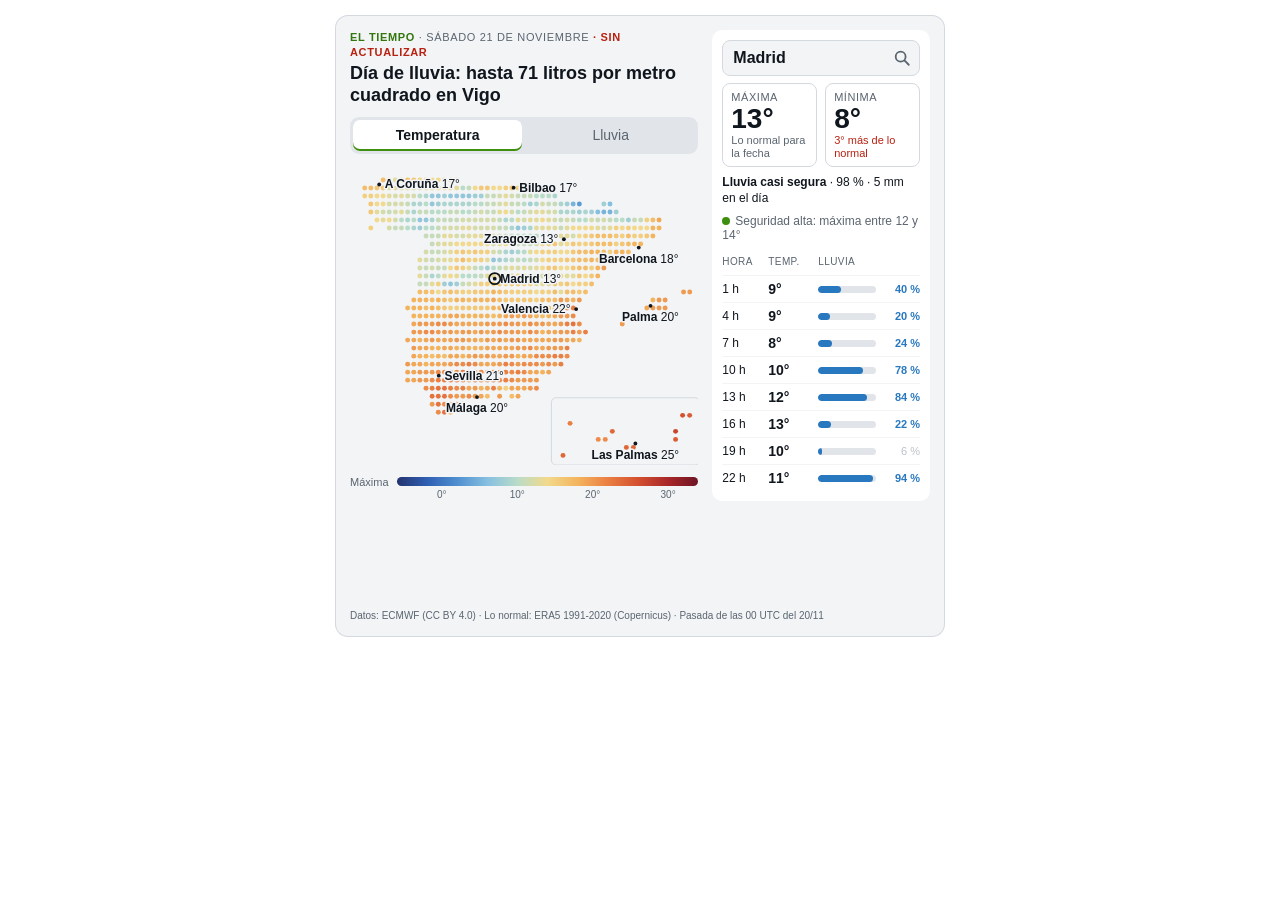
==== sitio/index.html @ 7d7e1a09 "Módulo del tiempo para un shot de Xataka Generador autónomo (ECMWF Open Data: determinista y ensembl" ====
<!DOCTYPE html>
<html lang="es">
<head>
<meta charset="utf-8">
<meta name="viewport" content="width=device-width, initial-scale=1">
<meta name="robots" content="noindex">
<title>El tiempo</title>
<script>
  // Dentro del iframe del shot (o con ?incrustado=1): sin márgenes, a todo el alto.
  if (window.self !== window.top || new URLSearchParams(location.search).has('incrustado')) {
    document.documentElement.classList.add('incrustado');
  }
</script>
<link rel="stylesheet" href="tiempo.css">
</head>
<body>
  <div class="escenario">
    <div class="shot">
      <main class="modulo" id="modulo" aria-busy="true">
        <header class="cab">
          <p class="antetitulo"><b>El tiempo</b> · <span id="dia">cargando…</span><span id="aviso" class="aviso" hidden></span></p>
          <h1 class="titular" id="titular"></h1>
        </header>

        <div class="pestanas" role="tablist" aria-label="Qué enseña el mapa">
          <button role="tab" data-vista="temp" aria-selected="true">Temperatura</button>
          <button role="tab" data-vista="lluvia" aria-selected="false">Lluvia</button>
        </div>

        <div class="mapa-hueco"><svg id="mapa" role="img" aria-label="Mapa de España por puntos"></svg></div>
        <div class="leyenda" id="leyenda"></div>

        <section class="ciudad" aria-live="polite">
          <div class="buscador">
            <input id="buscar" type="search" autocomplete="off" spellcheck="false"
                   placeholder="Busca tu ciudad" aria-label="Busca tu ciudad">
            <svg class="lupa" viewBox="0 0 20 20" aria-hidden="true"><circle cx="8.5" cy="8.5" r="5.5"/><path d="M13 13l4.5 4.5"/></svg>
            <ul class="sugerencias" id="sugerencias" role="listbox" hidden></ul>
          </div>
          <div class="cajas">
            <div class="caja"><span class="etq">Máxima</span><span class="valor-grande" id="vmax"></span><span class="nota" id="nmax"></span></div>
            <div class="caja"><span class="etq">Mínima</span><span class="valor-grande" id="vmin"></span><span class="nota" id="nmin"></span></div>
          </div>
          <p class="linea" id="lluvia"></p>
          <p class="linea seguridad nota" id="seguridad"></p>
          <ol class="horas" id="horas"></ol>
        </section>

        <footer class="pie" id="pie"></footer>
      </main>
      <p class="fallo" id="fallo" hidden></p>
    </div>
  </div>
<script src="tiempo.js"></script>
</body>
</html>
---- sitio/tiempo.css ----
/* Módulo del tiempo: cabe entero en un iframe de 620 px de alto, de 300 a
   608 px de ancho. A partir de 520 px, dos columnas (mapa | ciudad); por
   debajo, una sola. Paleta de los juegos de Quebradero, que es la de diseño
   de Xataka. */

:root {
  --papel: #F2F4F6; --carton: #FFFFFF; --tinta: #10161D; --tinta-suave: #5B6570;
  --acento: #3E8E0F; --acento-texto: #33760C; --linea: #D3D9DF; --tecla: #E1E5EA;
  --calor: #B82010; --frio: #1A4A90; --lluvia: #2878C0;
}
* { box-sizing: border-box; }
[hidden] { display: none !important; }
html, body { margin: 0; }
body {
  background: #fff; color: var(--tinta);
  font-family: "Helvetica Neue", Helvetica, Arial, sans-serif; line-height: 1.35;
  -webkit-text-size-adjust: 100%;
}

/* Suelto (visitando la página): el módulo al tamaño del shot, centrado. */
.escenario { display: flex; justify-content: center; padding: 16px; }
.shot {
  width: 100%; max-width: 608px; height: 620px; background: var(--papel);
  border-radius: 12px; overflow: hidden; container-type: inline-size;
  box-shadow: 0 0 0 1px var(--linea); position: relative;
}
/* Dentro del iframe: a todo el ancho y el alto que le den. */
.incrustado body { background: var(--papel); overflow: hidden; }
.incrustado .escenario { padding: 0; }
.incrustado .shot { max-width: none; height: 100vh; border-radius: 0; box-shadow: none; }

.modulo {
  height: 100%; padding: 12px; display: grid; column-gap: 14px; row-gap: 8px;
  grid-template-columns: minmax(0, 1fr);
  grid-template-areas: "cab" "pest" "mapa" "ley" "ciudad" "pie";
  grid-template-rows: auto auto minmax(0, 1fr) auto auto auto;
}
.modulo[aria-busy="true"] .pestanas, .modulo[aria-busy="true"] .ciudad,
.modulo[aria-busy="true"] .leyenda { visibility: hidden; }
@container (min-width: 520px) {
  .modulo {
    padding: 14px;
    grid-template-columns: minmax(0, 1.6fr) minmax(0, 1fr);
    grid-template-areas: "cab ciudad" "pest ciudad" "mapa ciudad" "ley ciudad" "pie pie";
    grid-template-rows: auto auto auto auto 1fr;
    row-gap: 10px;
  }
}

.cab { grid-area: cab; }
.antetitulo {
  margin: 0; font-size: 11px; letter-spacing: 0.06em; text-transform: uppercase;
  color: var(--tinta-suave);
}
.antetitulo b { color: var(--acento-texto); }
.aviso { color: var(--calor); font-weight: 700; }
.titular { margin: 0; font-size: 15px; line-height: 1.22; font-weight: 700; display: none; }
@container (min-width: 520px) {
  .antetitulo { margin: 0 0 3px; }
  .titular { display: block; font-size: 18px; }
}

.pestanas {
  grid-area: pest; display: flex; gap: 4px; padding: 3px; background: var(--tecla);
  border-radius: 9px;
}
.pestanas button {
  flex: 1; font: inherit; font-size: 14px; padding: 6px 4px; border: 0; border-radius: 7px;
  background: transparent; color: var(--tinta-suave); cursor: pointer;
}
.pestanas button[aria-selected="true"] {
  background: var(--carton); color: var(--tinta); font-weight: 700;
  box-shadow: inset 0 -2px 0 var(--acento);
}

.mapa-hueco { grid-area: mapa; min-height: 0; display: flex; justify-content: center; }
#mapa { display: block; width: 100%; height: 100%; max-height: 268px; cursor: pointer; touch-action: manipulation; }
@container (min-width: 520px) { #mapa { height: auto; max-height: none; } }
#mapa text {
  font-size: 15px; font-weight: 700; fill: var(--tinta); paint-order: stroke;
  stroke: var(--papel); stroke-width: 4px; stroke-linejoin: round; pointer-events: none;
}
#mapa text .valor { font-weight: 400; }
#mapa .recuadro { fill: none; stroke: var(--linea); stroke-width: 1.2; }
#mapa .anillo { fill: none; stroke: var(--tinta); stroke-width: 2.2; }

.leyenda { grid-area: ley; display: flex; align-items: center; gap: 8px; font-size: 11px; color: var(--tinta-suave); min-height: 22px; }
.rampa { flex: 1; position: relative; height: 9px; border-radius: 5px; }
.rampa span { position: absolute; top: 11px; transform: translateX(-50%); font-size: 10px; }
.leyenda.temp { padding-bottom: 12px; }
.chips { display: flex; flex-wrap: wrap; gap: 3px 10px; }
.chip { display: inline-flex; align-items: center; gap: 4px; }
.chip .rango { display: none; }
@container (min-width: 520px) { .chip .rango { display: inline; } }
.chip i { width: 9px; height: 9px; border-radius: 50%; display: inline-block; }

/* La ciudad */
.ciudad {
  grid-area: ciudad; background: var(--carton); border-radius: 10px; padding: 10px;
  display: flex; flex-direction: column; gap: 7px; min-height: 0;
}
.buscador { position: relative; }
.buscador input {
  width: 100%; font: inherit; font-size: 16px; font-weight: 700; color: var(--tinta);
  padding: 6px 34px 6px 10px; border: 1px solid var(--linea); border-radius: 8px;
  background: var(--papel); -webkit-appearance: none; appearance: none;
}
.buscador input::-webkit-search-cancel-button { display: none; }
.buscador input:focus { outline: 2px solid var(--acento); outline-offset: -1px; background: var(--carton); }
.lupa {
  position: absolute; right: 9px; top: 50%; width: 18px; height: 18px; transform: translateY(-50%);
  fill: none; stroke: var(--tinta-suave); stroke-width: 2; stroke-linecap: round; pointer-events: none;
}
.sugerencias {
  position: absolute; left: 0; right: 0; top: calc(100% + 4px); z-index: 5; margin: 0; padding: 4px 0;
  list-style: none; background: var(--carton); border: 1px solid var(--linea); border-radius: 8px;
  box-shadow: 0 6px 18px rgba(16, 22, 29, 0.12); max-height: 220px; overflow-y: auto;
}
.sugerencias li { padding: 6px 10px; font-size: 14px; cursor: pointer; }
.sugerencias li:hover, .sugerencias li.activa { background: var(--papel); }
.sugerencias li.vacio { color: var(--tinta-suave); cursor: default; }

.cajas { display: flex; gap: 8px; }
.caja {
  flex: 1; display: flex; flex-direction: column; padding: 6px 8px;
  border: 1px solid var(--linea); border-radius: 8px;
}
.etq { font-size: 11px; color: var(--tinta-suave); text-transform: uppercase; letter-spacing: 0.05em; }
.valor-grande { font-size: 24px; font-weight: 700; line-height: 1.05; }
@container (min-width: 520px) { .valor-grande { font-size: 28px; } }
.nota { font-size: 11px; color: var(--tinta-suave); line-height: 1.2; }
.nota.calor { color: var(--calor); }
.nota.frio { color: var(--frio); }
.linea { margin: 0; font-size: 12px; }
.seguridad { display: none; }
@container (min-width: 520px) { .seguridad { display: block; } }
.seguridad i { display: inline-block; width: 8px; height: 8px; border-radius: 50%; margin-right: 5px; background: var(--acento); }
.seguridad i.media { background: #D99A1B; }
.seguridad i.baja { background: var(--calor); }

/* Tabla hora · temperatura · probabilidad de lluvia. A lo ancho, en filas;
   en el móvil, en columnas (una por franja de 3 horas). */
.horas { list-style: none; margin: 0; padding: 0; display: grid; grid-template-columns: auto repeat(8, 1fr); text-align: center; }
.horas li { display: flex; flex-direction: column; gap: 1px; font-size: 12px; }
.horas li.cabecera { text-align: left; color: var(--tinta-suave); font-size: 10px; text-transform: uppercase; letter-spacing: 0.04em; padding-right: 4px; }
.horas li span { line-height: 18px; }
.horas .t { font-weight: 700; font-size: 14px; }
.horas .p { color: var(--lluvia); font-weight: 700; font-size: 11px; }
.horas .p.nada { color: #B9C1C9; font-weight: 400; }
.horas .barra-p { display: none; }
@container (min-width: 520px) {
  .horas { grid-template-columns: 1fr; text-align: left; }
  .horas li {
    display: grid; grid-template-columns: 40px 44px 1fr 38px; align-items: center;
    gap: 6px; padding: 2px 0; border-top: 1px solid var(--papel);
  }
  .horas li.cabecera { border-top: 0; padding-right: 0; }
  .horas li.cabecera span:nth-child(3) { grid-column: 3 / 5; }
  .horas li span { line-height: 22px; }
  .horas .barra-p { display: block; height: 7px; border-radius: 4px; background: var(--tecla); position: relative; overflow: hidden; }
  .horas .barra-p b { position: absolute; inset: 0 auto 0 0; background: var(--lluvia); border-radius: 4px; }
  .horas .p { text-align: right; }
}

.pie { grid-area: pie; font-size: 10px; color: var(--tinta-suave); align-self: end; }
.pie a { color: var(--acento-texto); font-weight: 700; }

.fallo {
  position: absolute; inset: 0; margin: 0; display: flex; align-items: center; justify-content: center;
  padding: 24px; text-align: center; color: var(--tinta-suave); font-size: 14px; background: var(--papel);
}
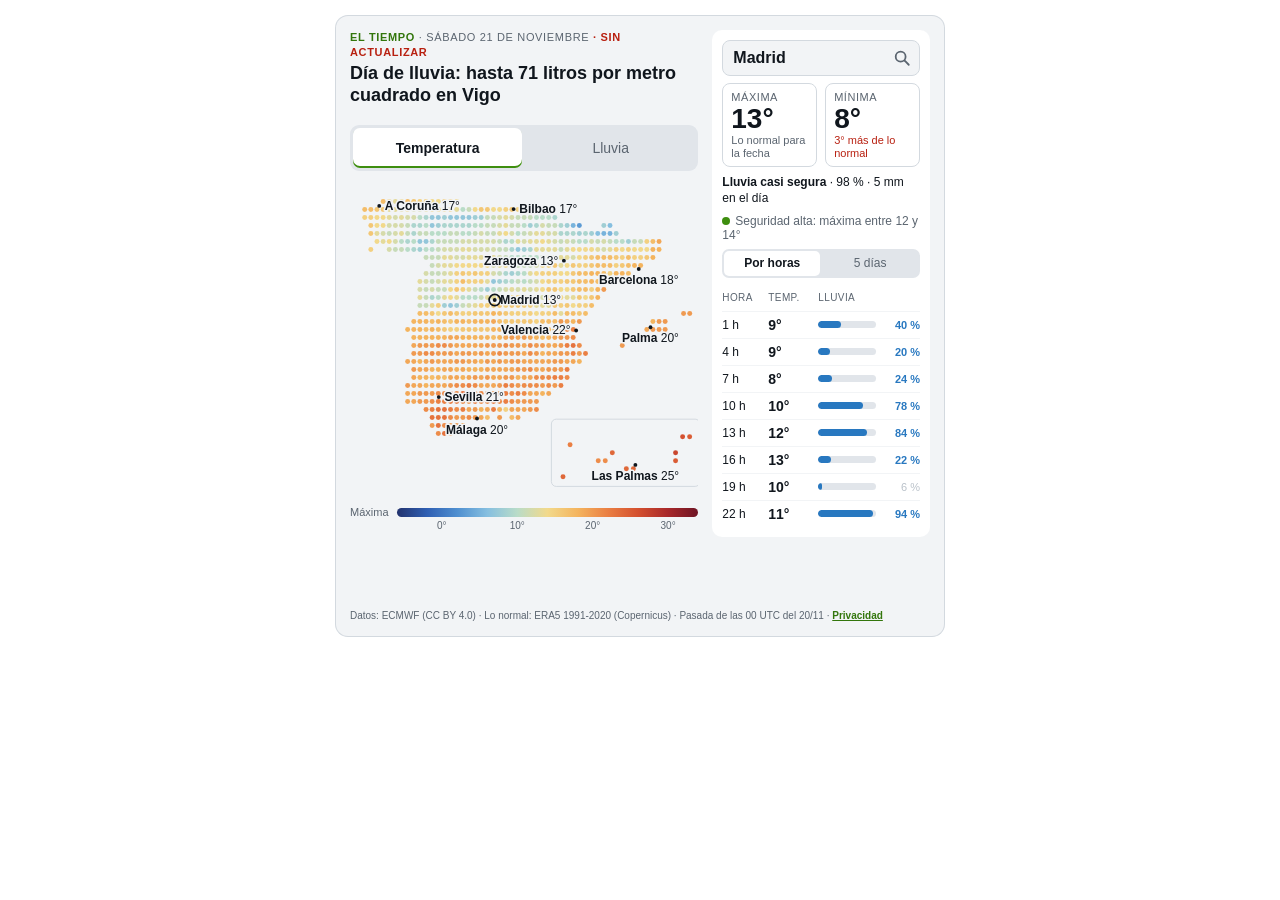
==== commit b09f3d17: "Próximos días: emisiones de seis días y lista de días en la ficha - Cada ejecución escribe una emisi" ====
--- a/sitio/index.html
+++ b/sitio/index.html
@@ -43,7 +43,12 @@
           </div>
           <p class="linea" id="lluvia"></p>
           <p class="linea seguridad nota" id="seguridad"></p>
+          <div class="ficha-vista" role="tablist" aria-label="Qué enseña la ficha">
+            <button role="tab" data-ficha="horas" aria-selected="true">Por horas</button>
+            <button role="tab" data-ficha="dias" aria-selected="false" id="boton-dias">6 días</button>
+          </div>
           <ol class="horas" id="horas"></ol>
+          <ol class="dias" id="dias" hidden></ol>
         </section>
 
         <footer class="pie" id="pie"></footer>
--- a/sitio/tiempo.css
+++ b/sitio/tiempo.css
@@ -122,11 +122,12 @@
 
 .cajas { display: flex; gap: 8px; }
 .caja {
-  flex: 1; display: flex; flex-direction: column; padding: 6px 8px;
+  flex: 1; display: flex; flex-direction: column; padding: 4px 8px;
   border: 1px solid var(--linea); border-radius: 8px;
 }
+@container (min-width: 520px) { .caja { padding: 6px 8px; } }
 .etq { font-size: 11px; color: var(--tinta-suave); text-transform: uppercase; letter-spacing: 0.05em; }
-.valor-grande { font-size: 24px; font-weight: 700; line-height: 1.05; }
+.valor-grande { font-size: 22px; font-weight: 700; line-height: 1.05; }
 @container (min-width: 520px) { .valor-grande { font-size: 28px; } }
 .nota { font-size: 11px; color: var(--tinta-suave); line-height: 1.2; }
 .nota.calor { color: var(--calor); }
@@ -143,7 +144,7 @@
 .horas { list-style: none; margin: 0; padding: 0; display: grid; grid-template-columns: auto repeat(8, 1fr); text-align: center; }
 .horas li { display: flex; flex-direction: column; gap: 1px; font-size: 12px; }
 .horas li.cabecera { text-align: left; color: var(--tinta-suave); font-size: 10px; text-transform: uppercase; letter-spacing: 0.04em; padding-right: 4px; }
-.horas li span { line-height: 18px; }
+.horas li span { line-height: 24px; }     /* 3 × 24 = 72 px: lo mismo que la tira de días, para que el mapa no salte */
 .horas .t { font-weight: 700; font-size: 14px; }
 .horas .p { color: var(--lluvia); font-weight: 700; font-size: 11px; }
 .horas .p.nada { color: #B9C1C9; font-weight: 400; }
@@ -162,6 +163,61 @@
   .horas .p { text-align: right; }
 }
 
+/* Interruptor de la ficha: «Por horas» | «6 días» */
+.ficha-vista { display: flex; gap: 2px; padding: 2px; background: var(--tecla); border-radius: 7px; }
+.ficha-vista button {
+  flex: 1; font: inherit; font-size: 12px; padding: 4px 6px; border: 0; border-radius: 5px;
+  background: transparent; color: var(--tinta-suave); cursor: pointer;
+}
+.ficha-vista button[aria-selected="true"] { background: var(--carton); color: var(--tinta); font-weight: 700; }
+
+/* Próximos días: en el móvil, una columna por día; a lo ancho, una fila por día.
+   Cada día es un botón: tocarlo cambia todo el módulo a ese día. */
+.dias { list-style: none; margin: 0; padding: 0; display: grid; grid-template-columns: auto repeat(6, 1fr); }
+.dias li.cabecera { display: flex; flex-direction: column; color: var(--tinta-suave); font-size: 10px; text-transform: uppercase; letter-spacing: 0.04em; padding: 2px 4px 2px 0; }
+.dias li.cabecera span { line-height: 16px; }
+/* En el móvil cada día va en cuatro líneas: día, máxima y mínima juntas
+   (la mínima en gris), diferencia con lo normal y lluvia. */
+.dias li.cabecera span:nth-child(2) { font-size: 0; }
+.dias li.cabecera span:nth-child(2)::before { content: "Máx./mín."; font-size: 10px; }
+.dias li.cabecera span:nth-child(3) { display: none; }
+.dia-btn {
+  width: 100%; font: inherit; border: 0; background: transparent; color: var(--tinta); cursor: pointer;
+  display: grid; grid-template-columns: auto auto; justify-content: center; column-gap: 3px;
+  grid-template-areas: "d d" "t m" "n n" "p p"; text-align: center; padding: 2px 0; border-radius: 6px;
+}
+.dia-btn span { line-height: 16px; font-size: 11px; white-space: nowrap; }
+.dia-btn .d { grid-area: d; } .dia-btn .t { grid-area: t; } .dia-btn .m { grid-area: m; }
+.dia-btn .n { grid-area: n; } .dia-btn .p { grid-area: p; }
+.dia-btn .d { color: var(--tinta-suave); }
+.dia-btn .t { font-weight: 700; font-size: 12px; }
+.dia-btn .m { color: var(--tinta-suave); }
+.dia-btn .n.calor { color: var(--calor); }
+.dia-btn .n.frio { color: var(--frio); }
+.dia-btn .n:empty::before { content: "·"; color: var(--linea); }
+.dia-btn .p { color: var(--lluvia); font-weight: 700; }
+.dia-btn .p.nada { color: #B9C1C9; font-weight: 400; }
+.dia-btn .barra-p { display: none; }
+.dia-btn[aria-pressed="true"] { background: var(--acento-claro); box-shadow: inset 0 -2px 0 var(--acento); }
+.dia-btn[aria-pressed="true"] .d { color: var(--acento-texto); font-weight: 700; }
+@container (min-width: 520px) {
+  .dias { grid-template-columns: 1fr; }
+  .dias li.cabecera { display: grid; grid-template-columns: 44px 28px 24px 1fr 36px; gap: 4px; padding: 0 4px; letter-spacing: 0; }
+  .dias li.cabecera span:nth-child(2) { font-size: 10px; }
+  .dias li.cabecera span:nth-child(2)::before { content: none; }
+  .dias li.cabecera span:nth-child(3) { display: block; }
+  .dias li.cabecera span:last-child { text-align: right; }
+  .dias li + li { border-top: 1px solid var(--papel); }
+  .dia-btn {
+    display: grid; grid-template-columns: 44px 28px 24px 1fr 36px; grid-template-areas: none;
+    align-items: center; gap: 4px; padding: 3px 4px; text-align: left; justify-content: stretch;
+  }
+  .dia-btn .d, .dia-btn .t, .dia-btn .m, .dia-btn .n, .dia-btn .p { grid-area: auto; }
+  .dia-btn span { line-height: 22px; font-size: 12px; }
+  .dia-btn .t { font-size: 13px; }
+  .dia-btn .p { text-align: right; }
+}
+
 .pie { grid-area: pie; font-size: 10px; color: var(--tinta-suave); align-self: end; }
 .pie a { color: var(--acento-texto); font-weight: 700; }
 
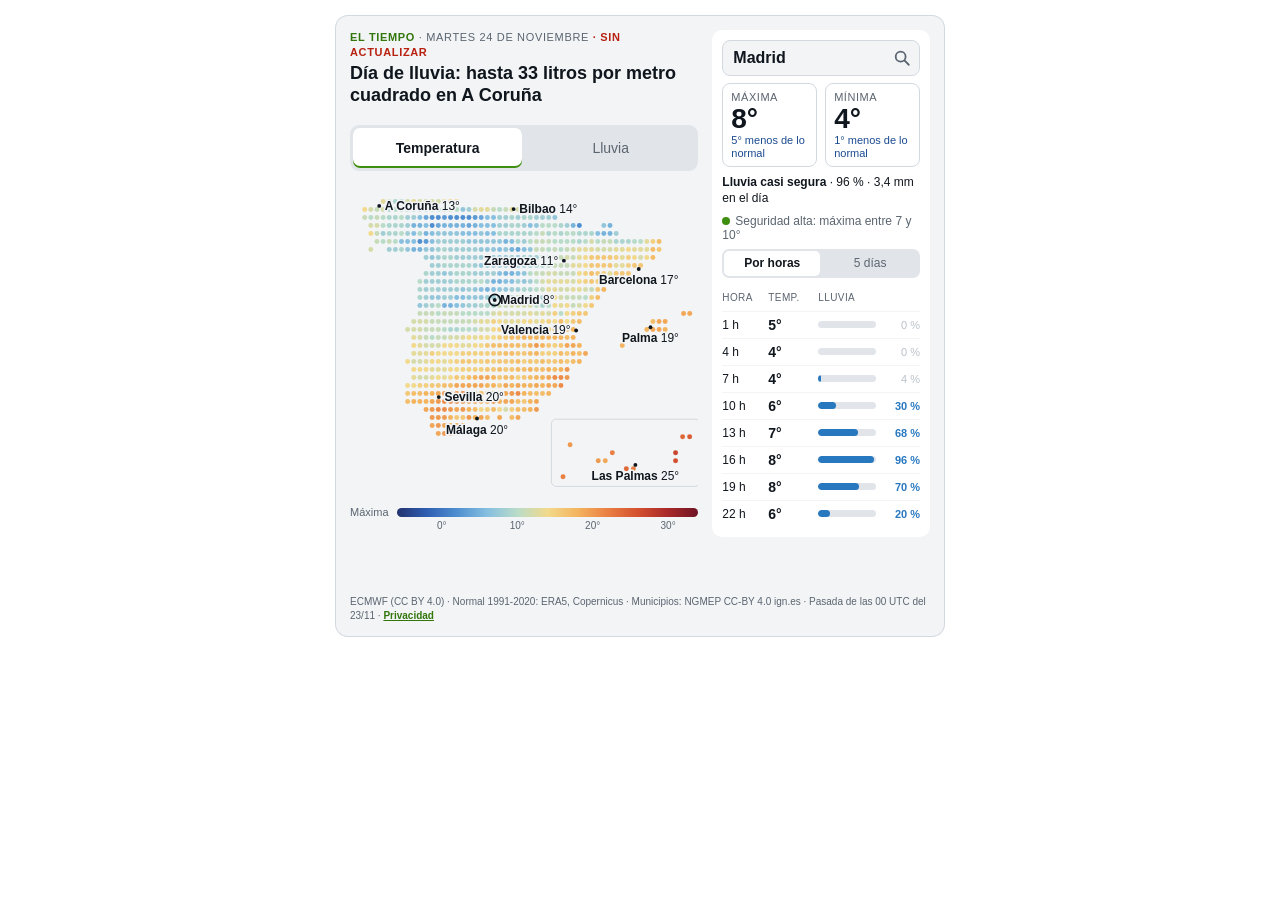
==== commit 4c95df2d: "Municipios: los 8.132 del nomenclátor del IGN en el buscador - datos_fijos/fuentes: tabla MUNICIPIOS" ====
--- a/sitio/index.html
+++ b/sitio/index.html
@@ -33,10 +33,11 @@
         <section class="ciudad" aria-live="polite">
           <div class="buscador">
             <input id="buscar" type="search" autocomplete="off" spellcheck="false"
-                   placeholder="Busca tu ciudad" aria-label="Busca tu ciudad">
+                   placeholder="Busca tu municipio" aria-label="Busca tu municipio">
             <svg class="lupa" viewBox="0 0 20 20" aria-hidden="true"><circle cx="8.5" cy="8.5" r="5.5"/><path d="M13 13l4.5 4.5"/></svg>
             <ul class="sugerencias" id="sugerencias" role="listbox" hidden></ul>
           </div>
+          <p class="aviso-lugar" id="aviso-lugar" hidden></p>
           <div class="cajas">
             <div class="caja"><span class="etq">Máxima</span><span class="valor-grande" id="vmax"></span><span class="nota" id="nmax"></span></div>
             <div class="caja"><span class="etq">Mínima</span><span class="valor-grande" id="vmin"></span><span class="nota" id="nmin"></span></div>
--- a/sitio/tiempo.css
+++ b/sitio/tiempo.css
@@ -119,6 +119,8 @@
 .sugerencias li { padding: 6px 10px; font-size: 14px; cursor: pointer; }
 .sugerencias li:hover, .sugerencias li.activa { background: var(--papel); }
 .sugerencias li.vacio { color: var(--tinta-suave); cursor: default; }
+.sugerencias li small { margin-left: 6px; font-size: 11px; color: var(--tinta-suave); }
+.aviso-lugar { margin: -2px 0 0; font-size: 11px; line-height: 1.25; color: var(--calor); }
 
 .cajas { display: flex; gap: 8px; }
 .caja {
@@ -142,7 +144,7 @@
 /* Tabla hora · temperatura · probabilidad de lluvia. A lo ancho, en filas;
    en el móvil, en columnas (una por franja de 3 horas). */
 .horas { list-style: none; margin: 0; padding: 0; display: grid; grid-template-columns: auto repeat(8, 1fr); text-align: center; }
-.horas li { display: flex; flex-direction: column; gap: 1px; font-size: 12px; }
+.horas li { display: flex; flex-direction: column; gap: 0; font-size: 12px; }
 .horas li.cabecera { text-align: left; color: var(--tinta-suave); font-size: 10px; text-transform: uppercase; letter-spacing: 0.04em; padding-right: 4px; }
 .horas li span { line-height: 24px; }     /* 3 × 24 = 72 px: lo mismo que la tira de días, para que el mapa no salte */
 .horas .t { font-weight: 700; font-size: 14px; }
@@ -174,27 +176,24 @@
 /* Próximos días: en el móvil, una columna por día; a lo ancho, una fila por día.
    Cada día es un botón: tocarlo cambia todo el módulo a ese día. */
 .dias { list-style: none; margin: 0; padding: 0; display: grid; grid-template-columns: auto repeat(6, 1fr); }
-.dias li.cabecera { display: flex; flex-direction: column; color: var(--tinta-suave); font-size: 10px; text-transform: uppercase; letter-spacing: 0.04em; padding: 2px 4px 2px 0; }
-.dias li.cabecera span { line-height: 16px; }
-/* En el móvil cada día va en cuatro líneas: día, máxima y mínima juntas
-   (la mínima en gris), diferencia con lo normal y lluvia. */
+.dias li.cabecera { display: flex; flex-direction: column; color: var(--tinta-suave); font-size: 10px; text-transform: uppercase; letter-spacing: 0.04em; padding: 0 4px 0 0; }
+.dias li.cabecera span { line-height: 24px; height: 24px; }
+/* En el móvil cada día va en tres líneas: día, máxima y mínima juntas (la
+   mínima en gris) y lluvia. La diferencia con lo normal va solo en las cajas. */
 .dias li.cabecera span:nth-child(2) { font-size: 0; }
 .dias li.cabecera span:nth-child(2)::before { content: "Máx./mín."; font-size: 10px; }
 .dias li.cabecera span:nth-child(3) { display: none; }
 .dia-btn {
   width: 100%; font: inherit; border: 0; background: transparent; color: var(--tinta); cursor: pointer;
   display: grid; grid-template-columns: auto auto; justify-content: center; column-gap: 3px;
-  grid-template-areas: "d d" "t m" "n n" "p p"; text-align: center; padding: 2px 0; border-radius: 6px;
-}
-.dia-btn span { line-height: 16px; font-size: 11px; white-space: nowrap; }
+  grid-template-areas: "d d" "t m" "p p"; text-align: center; padding: 0; border-radius: 6px;
+}
+.dia-btn span { line-height: 24px; font-size: 11px; white-space: nowrap; }   /* 3 × 24: como la tabla por horas */
 .dia-btn .d { grid-area: d; } .dia-btn .t { grid-area: t; } .dia-btn .m { grid-area: m; }
-.dia-btn .n { grid-area: n; } .dia-btn .p { grid-area: p; }
+.dia-btn .p { grid-area: p; }
 .dia-btn .d { color: var(--tinta-suave); }
 .dia-btn .t { font-weight: 700; font-size: 12px; }
 .dia-btn .m { color: var(--tinta-suave); }
-.dia-btn .n.calor { color: var(--calor); }
-.dia-btn .n.frio { color: var(--frio); }
-.dia-btn .n:empty::before { content: "·"; color: var(--linea); }
 .dia-btn .p { color: var(--lluvia); font-weight: 700; }
 .dia-btn .p.nada { color: #B9C1C9; font-weight: 400; }
 .dia-btn .barra-p { display: none; }
@@ -202,17 +201,18 @@
 .dia-btn[aria-pressed="true"] .d { color: var(--acento-texto); font-weight: 700; }
 @container (min-width: 520px) {
   .dias { grid-template-columns: 1fr; }
-  .dias li.cabecera { display: grid; grid-template-columns: 44px 28px 24px 1fr 36px; gap: 4px; padding: 0 4px; letter-spacing: 0; }
+  .dias li.cabecera { display: grid; grid-template-columns: 1fr 34px 34px 44px; gap: 6px; padding: 0 4px; letter-spacing: 0; }
+  .dias li.cabecera span { line-height: 18px; height: auto; }
   .dias li.cabecera span:nth-child(2) { font-size: 10px; }
   .dias li.cabecera span:nth-child(2)::before { content: none; }
   .dias li.cabecera span:nth-child(3) { display: block; }
   .dias li.cabecera span:last-child { text-align: right; }
   .dias li + li { border-top: 1px solid var(--papel); }
   .dia-btn {
-    display: grid; grid-template-columns: 44px 28px 24px 1fr 36px; grid-template-areas: none;
+    display: grid; grid-template-columns: 1fr 34px 34px 44px; grid-template-areas: none;
     align-items: center; gap: 4px; padding: 3px 4px; text-align: left; justify-content: stretch;
   }
-  .dia-btn .d, .dia-btn .t, .dia-btn .m, .dia-btn .n, .dia-btn .p { grid-area: auto; }
+  .dia-btn .d, .dia-btn .t, .dia-btn .m, .dia-btn .p { grid-area: auto; }
   .dia-btn span { line-height: 22px; font-size: 12px; }
   .dia-btn .t { font-size: 13px; }
   .dia-btn .p { text-align: right; }
